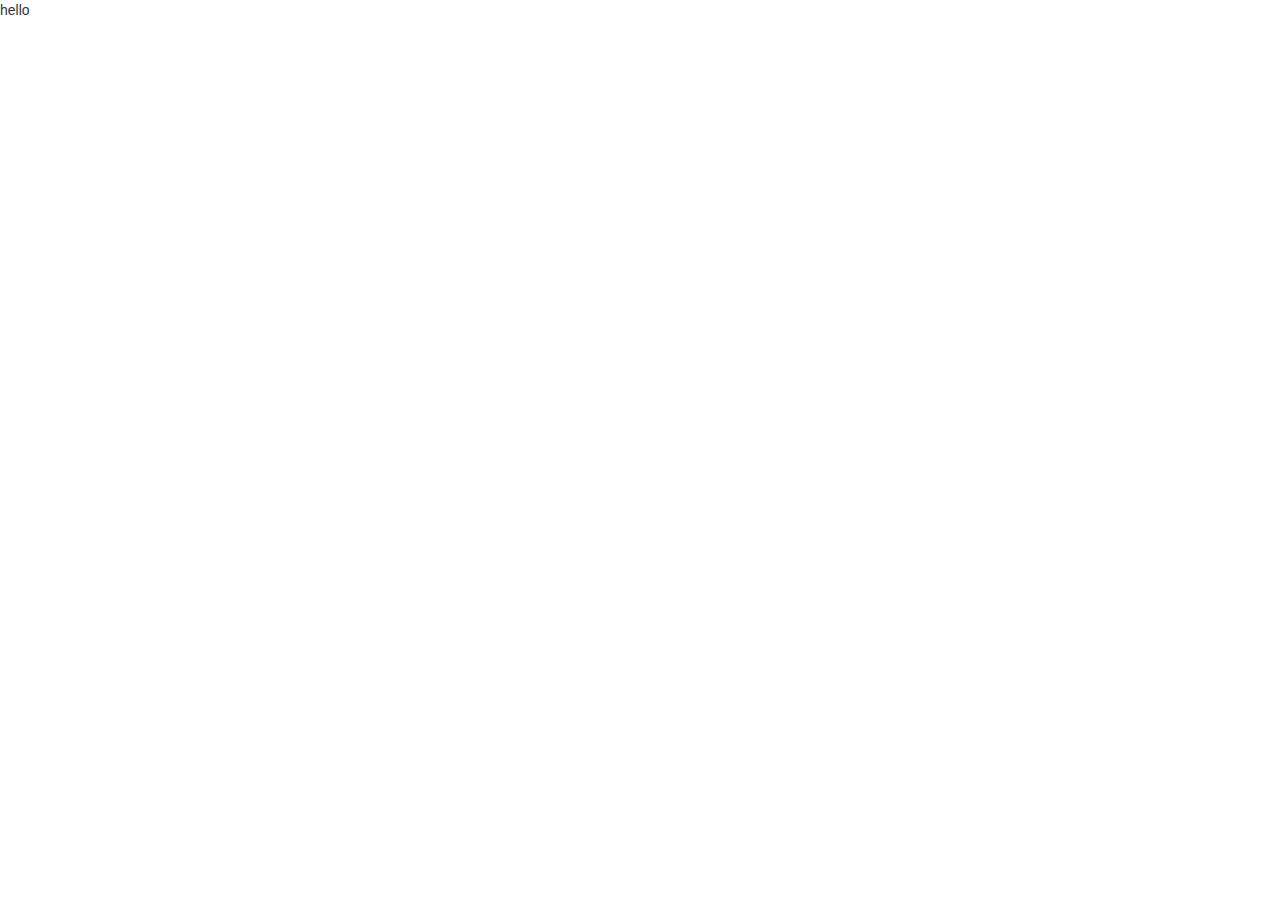
==== index.html @ 116d816c "Found a template file to use for timeline." ====
<!-- Latest compiled and minified CSS -->
<link rel="stylesheet" href="https://maxcdn.bootstrapcdn.com/bootstrap/3.3.7/css/bootstrap.min.css" integrity="sha384-BVYiiSIFeK1dGmJRAkycuHAHRg32OmUcww7on3RYdg4Va+PmSTsz/K68vbdEjh4u" crossorigin="anonymous">

<!-- Optional theme -->
<link rel="stylesheet" href="https://maxcdn.bootstrapcdn.com/bootstrap/3.3.7/css/bootstrap-theme.min.css" integrity="sha384-rHyoN1iRsVXV4nD0JutlnGaslCJuC7uwjduW9SVrLvRYooPp2bWYgmgJQIXwl/Sp" crossorigin="anonymous">

<!-- Latest compiled and minified JavaScript -->
<script src="https://maxcdn.bootstrapcdn.com/bootstrap/3.3.7/js/bootstrap.min.js" integrity="sha384-Tc5IQib027qvyjSMfHjOMaLkfuWVxZxUPnCJA7l2mCWNIpG9mGCD8wGNIcPD7Txa" crossorigin="anonymous"></script>

<body>
    hello
</body>
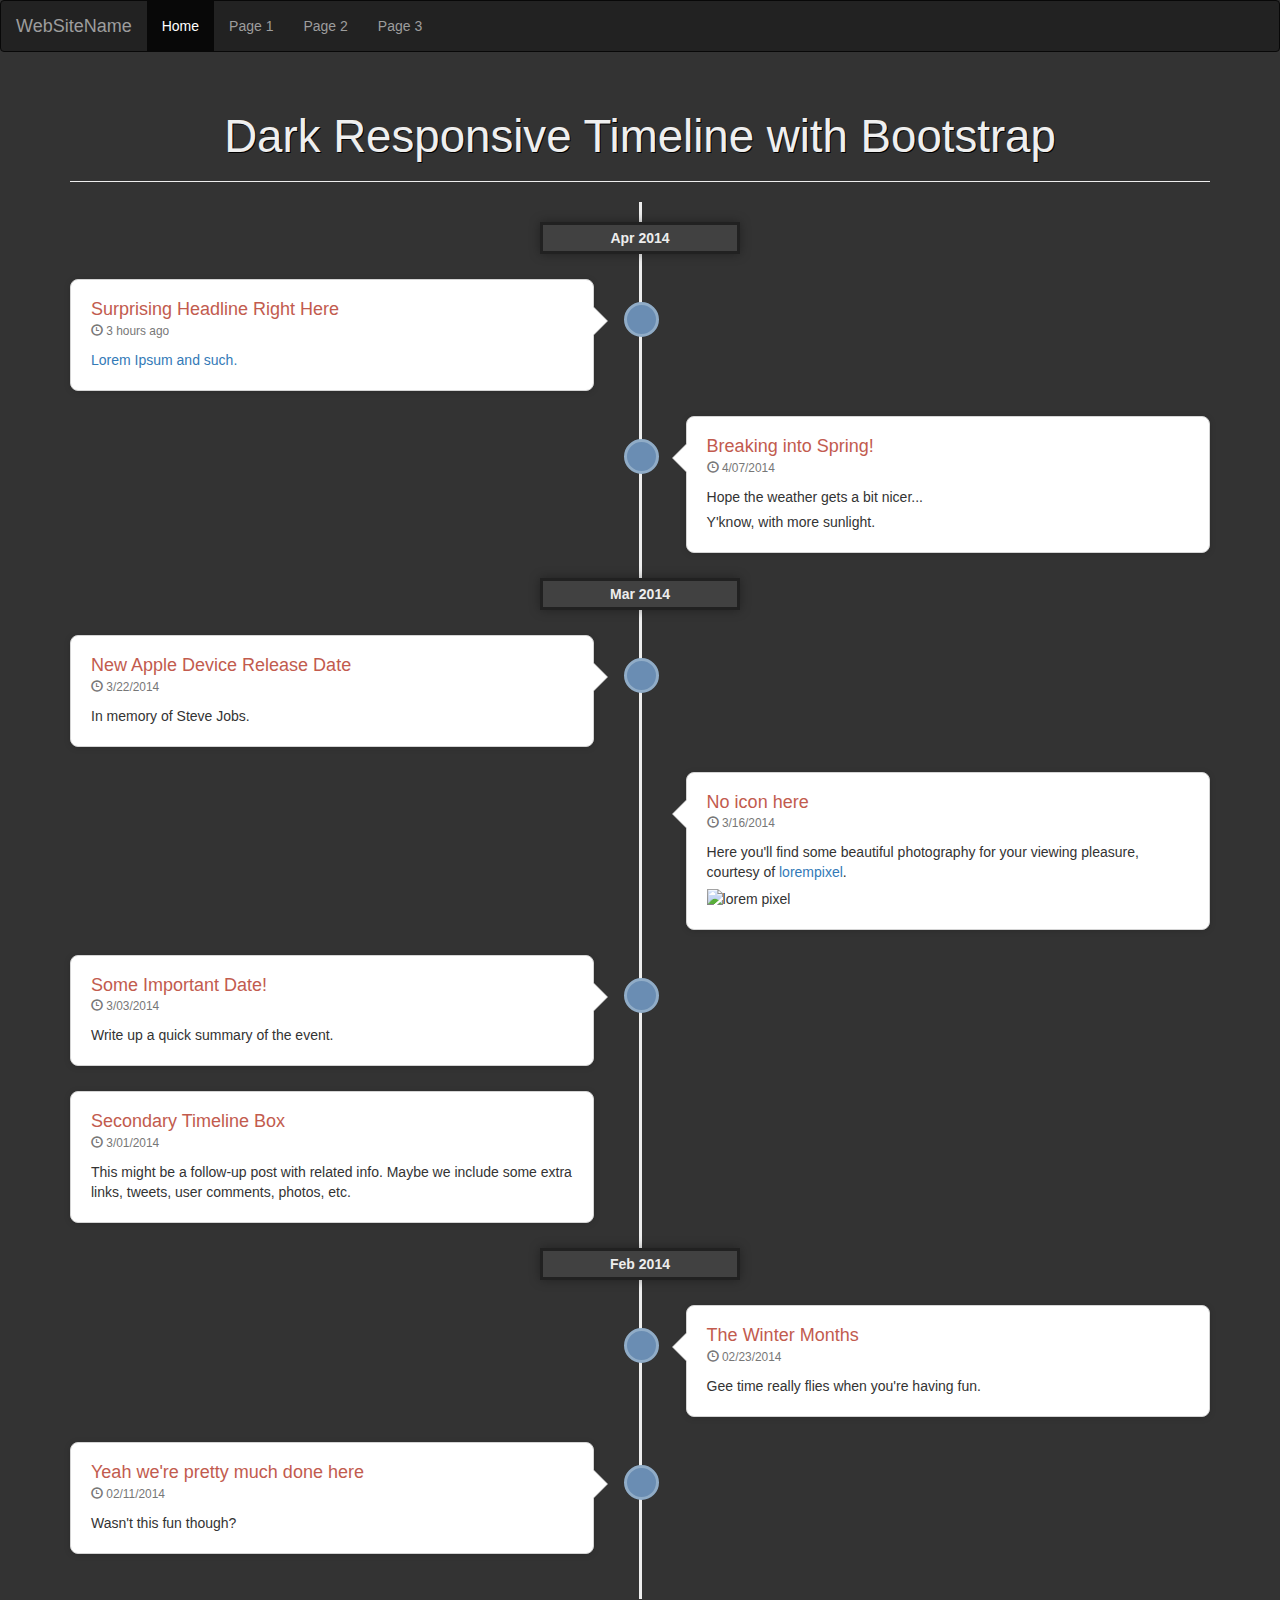
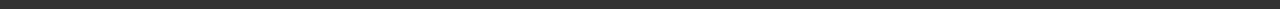
==== commit 9ba8af20: "Got tooltips to work on the timeline." ====
--- a/index.html
+++ b/index.html
@@ -1,12 +1,367 @@
-<!-- Latest compiled and minified CSS -->
-<link rel="stylesheet" href="https://maxcdn.bootstrapcdn.com/bootstrap/3.3.7/css/bootstrap.min.css" integrity="sha384-BVYiiSIFeK1dGmJRAkycuHAHRg32OmUcww7on3RYdg4Va+PmSTsz/K68vbdEjh4u" crossorigin="anonymous">
-
-<!-- Optional theme -->
-<link rel="stylesheet" href="https://maxcdn.bootstrapcdn.com/bootstrap/3.3.7/css/bootstrap-theme.min.css" integrity="sha384-rHyoN1iRsVXV4nD0JutlnGaslCJuC7uwjduW9SVrLvRYooPp2bWYgmgJQIXwl/Sp" crossorigin="anonymous">
-
-<!-- Latest compiled and minified JavaScript -->
-<script src="https://maxcdn.bootstrapcdn.com/bootstrap/3.3.7/js/bootstrap.min.js" integrity="sha384-Tc5IQib027qvyjSMfHjOMaLkfuWVxZxUPnCJA7l2mCWNIpG9mGCD8wGNIcPD7Txa" crossorigin="anonymous"></script>
-
-<body>
-    hello
-</body>
+<!DOCTYPE html>
+<html lang="en">
+    <head>
+        <meta charset="utf-8">
+        <!-- This file has been downloaded from Bootsnipp.com. Enjoy! -->
+        <!-- http://bootsnipp.com/snippets/k7KxQ -->
+        <title>timeline - Bootsnipp.com</title>
+        <meta name="viewport" content="width=device-width, initial-scale=1">
+        <link href="http://maxcdn.bootstrapcdn.com/bootstrap/3.3.0/css/bootstrap.min.css" rel="stylesheet">
+        <style type="text/css">
+            body { background: #333; }
+
+            img { border: 0; max-width: 100%; }
+
+            .page-header h1 {
+                font-size: 3.26em;
+                text-align: center;
+                color: #efefef;
+                text-shadow: 1px 1px 0 #000;
+            }
+
+            /** timeline box structure **/
+            .timeline {
+                list-style: none;
+                padding: 20px 0 20px;
+                position: relative;
+            }
+
+            .timeline:before {
+                top: 0;
+                bottom: 0;
+                position: absolute;
+                content: " ";
+                width: 3px;
+                background-color: #eee;
+                left: 50%;
+                margin-left: -1.5px;
+            }
+
+            .tldate {
+                display: block;
+                width: 200px;
+                background: #414141;
+                border: 3px solid #212121;
+                color: #ededed;
+                margin: 0 auto;
+                padding: 3px 0;
+                font-weight: bold;
+                text-align: center;
+                -webkit-box-shadow: 0 0 11px rgba(0,0,0,0.35);
+            }
+
+            .timeline li {
+                margin-bottom: 25px;
+                position: relative;
+            }
+
+            .timeline li:before, .timeline li:after {
+                content: " ";
+                display: table;
+            }
+            .timeline li:after {
+                clear: both;
+            }
+            .timeline li:before, .timeline li:after {
+                content: " ";
+                display: table;
+            }
+
+            /** timeline panels **/
+            .timeline li .timeline-panel {
+                width: 46%;
+                float: left;
+                background: #fff;
+                border: 1px solid #d4d4d4;
+                padding: 20px;
+                position: relative;
+                -webkit-border-radius: 8px;
+                -moz-border-radius: 8px;
+                border-radius: 8px;
+                -webkit-box-shadow: 0 1px 6px rgba(0, 0, 0, 0.15);
+                -moz-box-shadow: 0 1px 6px rgba(0, 0, 0, 0.15);
+                box-shadow: 0 1px 6px rgba(0, 0, 0, 0.15);
+            }
+
+            /** panel arrows **/
+            .timeline li .timeline-panel:before {
+                position: absolute;
+                top: 26px;
+                right: -15px;
+                display: inline-block;
+                border-top: 15px solid transparent;
+                border-left: 15px solid #ccc;
+                border-right: 0 solid #ccc;
+                border-bottom: 15px solid transparent;
+                content: " ";
+            }
+
+            .timeline li .timeline-panel:after {
+                position: absolute;
+                top: 27px;
+                right: -14px;
+                display: inline-block;
+                border-top: 14px solid transparent;
+                border-left: 14px solid #fff;
+                border-right: 0 solid #fff;
+                border-bottom: 14px solid transparent;
+                content: " ";
+            }
+            .timeline li .timeline-panel.noarrow:before, .timeline li .timeline-panel.noarrow:after {
+                top:0;
+                right:0;
+                display: none;
+                border: 0;
+            }
+
+            .timeline li.timeline-inverted .timeline-panel {
+                float: right;
+            }
+
+            .timeline li.timeline-inverted .timeline-panel:before {
+                border-left-width: 0;
+                border-right-width: 15px;
+                left: -15px;
+                right: auto;
+            }
+
+            .timeline li.timeline-inverted .timeline-panel:after {
+                border-left-width: 0;
+                border-right-width: 14px;
+                left: -14px;
+                right: auto;
+            }
+
+
+            /** timeline circle icons **/
+            .timeline li .tl-circ {
+                position: absolute;
+                top: 23px;
+                left: 50%;
+                text-align: center;
+                background: #6a8db3;
+                color: #fff;
+                width: 35px;
+                height: 35px;
+                line-height: 35px;
+                margin-left: -16px;
+                border: 3px solid #90acc7;
+                border-top-right-radius: 50%;
+                border-top-left-radius: 50%;
+                border-bottom-right-radius: 50%;
+                border-bottom-left-radius: 50%;
+                z-index: 99999;
+            }
+
+
+            /** timeline content **/
+
+            .tl-heading h4 {
+                margin: 0;
+                color: #c25b4e;
+            }
+
+            .tl-body p, .tl-body ul {
+                margin-bottom: 0;
+            }
+
+            .tl-body > p + p {
+                margin-top: 5px;
+            }
+
+            /** media queries **/
+            @media (max-width: 991px) {
+                .timeline li .timeline-panel {
+                    width: 44%;
+                }
+            }
+
+            @media (max-width: 700px) {
+                .page-header h1 { font-size: 1.8em; }
+
+                ul.timeline:before {
+                    left: 40px;
+                }
+
+                .tldate { width: 140px; }
+
+                ul.timeline li .timeline-panel {
+                    width: calc(100% - 90px);
+                    width: -moz-calc(100% - 90px);
+                    width: -webkit-calc(100% - 90px);
+                }
+
+                ul.timeline li .tl-circ {
+                    top: 22px;
+                    left: 22px;
+                    margin-left: 0;
+
+                }
+                ul.timeline > li > .tldate {
+                    margin: 0;
+                }
+
+                ul.timeline > li > .timeline-panel {
+                    float: right;
+                }
+
+                ul.timeline > li > .timeline-panel:before {
+                    border-left-width: 0;
+                    border-right-width: 15px;
+                    left: -15px;
+                    right: auto;
+                }
+
+                ul.timeline > li > .timeline-panel:after {
+                    border-left-width: 0;
+                    border-right-width: 14px;
+                    left: -14px;
+                    right: auto;
+                }
+            }
+        </style>
+        <script src="http://code.jquery.com/jquery-1.11.1.min.js"></script>
+        <script src="http://maxcdn.bootstrapcdn.com/bootstrap/3.3.0/js/bootstrap.min.js"></script>
+        <!-- Tooltips -->
+        <script type="text/javascript">
+            $(document).ready(function(){
+                    $('[data-toggle="myToolTip"]').tooltip();   
+                }
+            )
+        </script>
+    </head>
+    <body>
+        <nav class="navbar navbar-inverse">
+        <div class="container-fluid">
+            <div class="navbar-header">
+                <a class="navbar-brand" href="#">WebSiteName</a>
+            </div>
+            <ul class="nav navbar-nav">
+                <li class="active"><a href="#">Home</a></li>
+                <li><a href="#">Page 1</a></li>
+                <li><a href="#">Page 2</a></li>
+                <li><a href="#">Page 3</a></li>
+            </ul>
+        </div>
+        </nav>
+        <div class="container">
+            <header class="page-header">
+            <h1>Dark Responsive Timeline with Bootstrap</h1>
+            </header>
+
+            <ul class="timeline">
+                <li><div class="tldate">Apr 2014</div></li>
+
+                <li>
+                <div class="tl-circ"></div>
+                <div class="timeline-panel">
+                    <a href="#" data-toggle="myToolTip" data-placement="top" data-html="true"  title="Fancy <b>tooltip<b>  <h4>tooltip<h4></a>">
+                        <div class="tl-heading">
+                            <h4>Surprising Headline Right Here</h4>
+                            <p><small class="text-muted"><i class="glyphicon glyphicon-time"></i> 3 hours ago</small></p>
+                        </div>
+                        <div class="tl-body">
+                            <p>Lorem Ipsum and such.</p>
+                        </div>
+                    </a>
+                </div>
+                </li>
+
+                <li class="timeline-inverted">
+                <div class="tl-circ"></div>
+                <div class="timeline-panel">
+                    <div class="tl-heading">
+                        <h4>Breaking into Spring!</h4>
+                        <p><small class="text-muted"><i class="glyphicon glyphicon-time"></i> 4/07/2014</small></p>
+                    </div>
+                    <div class="tl-body">
+                        <p>Hope the weather gets a bit nicer...</p>
+
+                        <p>Y'know, with more sunlight.</p>
+                    </div>
+                </div>
+                </li>
+
+                <li><div class="tldate">Mar 2014</div></li>
+
+                <li>
+                <div class="tl-circ"></div>
+                <div class="timeline-panel">
+                    <div class="tl-heading">
+                        <h4>New Apple Device Release Date</h4>
+                        <p><small class="text-muted"><i class="glyphicon glyphicon-time"></i> 3/22/2014</small></p>
+                    </div>
+                    <div class="tl-body">
+                        <p>In memory of Steve Jobs.</p>
+                    </div>
+                </div>
+                </li>
+                <li class="timeline-inverted">
+                <div class="timeline-panel">
+                    <div class="tl-heading">
+                        <h4>No icon here</h4>
+                        <p><small class="text-muted"><i class="glyphicon glyphicon-time"></i> 3/16/2014</small></p>
+                    </div>
+                    <div class="tl-body">
+                        <p>Here you'll find some beautiful photography for your viewing pleasure, courtesy of <a href="http://lorempixel.com/">lorempixel</a>.</p>
+
+                        <p><img src="http://lorempixel.com/600/300/nightlife/" alt="lorem pixel"></p>
+                    </div>
+                </div>
+                </li>
+                <li>
+                <div class="tl-circ"></div>
+                <div class="timeline-panel">
+                    <div class="tl-heading">
+                        <h4>Some Important Date!</h4>
+                        <p><small class="text-muted"><i class="glyphicon glyphicon-time"></i> 3/03/2014</small></p>
+                    </div>
+                    <div class="tl-body">
+                        <p>Write up a quick summary of the event.</p>
+                    </div>
+                </div>
+                </li>
+                <li>
+                <div class="timeline-panel noarrow">
+                    <div class="tl-heading">
+                        <h4>Secondary Timeline Box</h4>
+                        <p><small class="text-muted"><i class="glyphicon glyphicon-time"></i> 3/01/2014</small></p>
+                    </div>
+                    <div class="tl-body">
+                        <p>This might be a follow-up post with related info. Maybe we include some extra links, tweets, user comments, photos, etc.</p>
+                    </div>
+                </div>
+                </li>
+
+                <li><div class="tldate">Feb 2014</div></li>
+
+                <li class="timeline-inverted">
+                <div class="tl-circ"></div>
+                <div class="timeline-panel">
+                    <div class="tl-heading">
+                        <h4>The Winter Months</h4>
+                        <p><small class="text-muted"><i class="glyphicon glyphicon-time"></i> 02/23/2014</small></p>
+                    </div>
+                    <div class="tl-body">
+                        <p>Gee time really flies when you're having fun.</p>
+                    </div>
+                </div>
+                </li>
+                <li>
+                <div class="tl-circ"></div>
+                <div class="timeline-panel">
+                    <div class="tl-heading">
+                        <h4>Yeah we're pretty much done here</h4>
+                        <p><small class="text-muted"><i class="glyphicon glyphicon-time"></i> 02/11/2014</small></p>
+                    </div>
+                    <div class="tl-body">
+                        <p>Wasn't this fun though?</p>
+                    </div>
+                </div>
+                </li>
+            </ul>
+            <script type="text/javascript">
+
+            </script>
+        </body>
+    </html>
